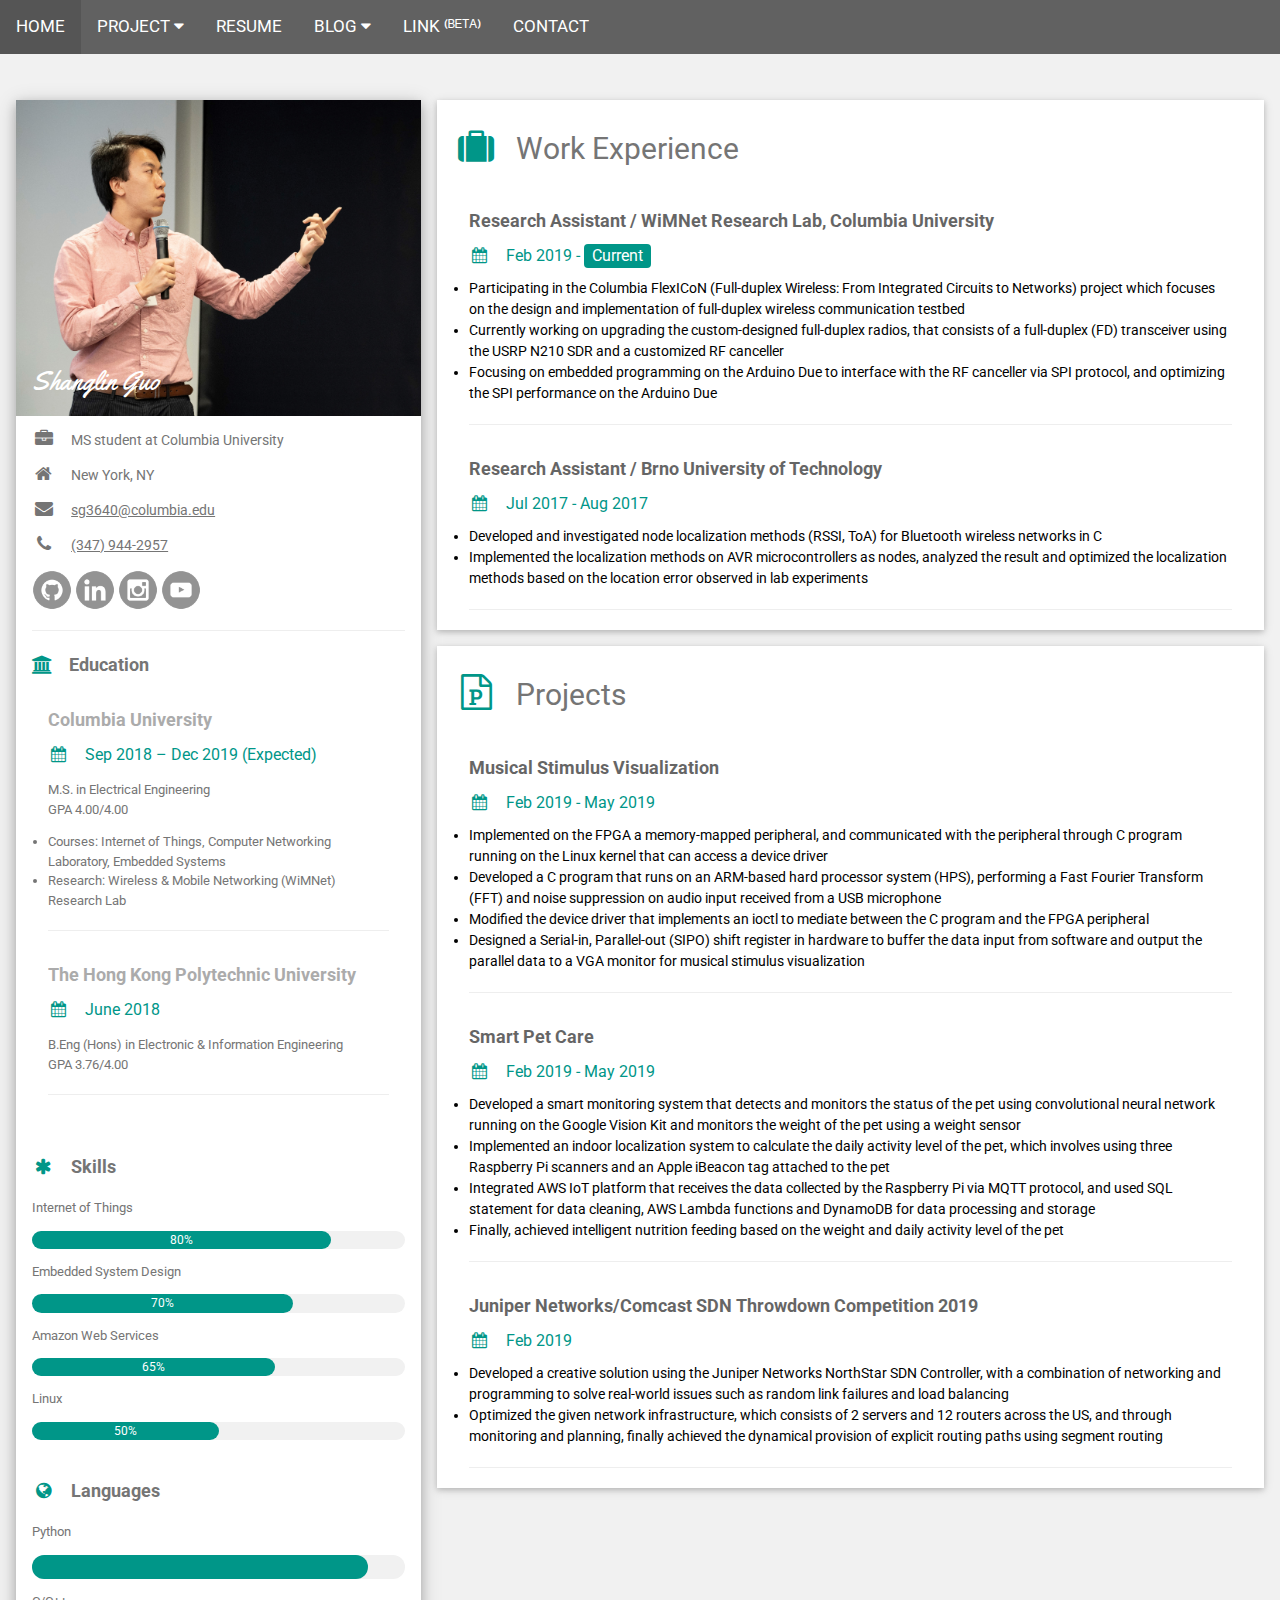
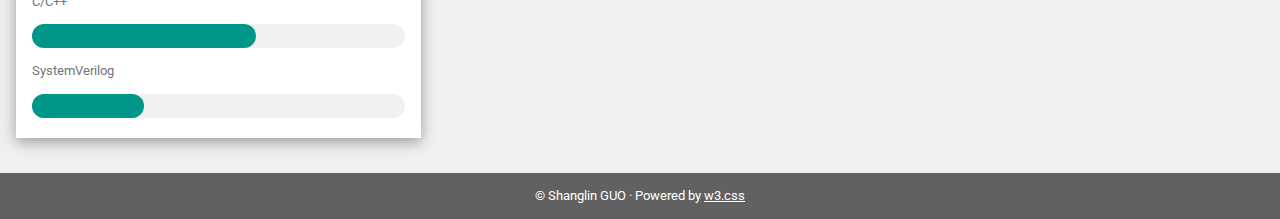
==== index.html @ 9c5241ed "modified Chinese version" ====
<!DOCTYPE html>
<html>
<title>Home | Shanglin Guo</title>
<meta charset="UTF-8">
<meta name="viewport" content="width=device-width, initial-scale=1">
<link rel="icon" href="profile.png" type="image/x-icon">
<link rel="stylesheet" href="w3.css">
<link rel="stylesheet" type="text/css" href="style.css"/>
<link rel='stylesheet' href='https://fonts.googleapis.com/css?family=Roboto'>
<link rel="stylesheet" href="https://cdnjs.cloudflare.com/ajax/libs/font-awesome/4.7.0/css/font-awesome.min.css">
<link rel="stylesheet" href="https://fonts.googleapis.com/css?family=Yellowtail">
<script type="text/javascript" src="script.js"></script>
<style>
html,body,h1,h2,h3,h4,h5,h6 {font-family: "Roboto", sans-serif}
</style>
<body class="w3-light-grey">
  <div class="topnav" id="myTopnav">
    <a href="http://guosl.com/" class="active">HOME</a>
    <div class="dropdown">
      <button class="dropbtn">PROJECT 
        <i class="fa fa-caret-down"></i>
      </button>
      <div class="dropdown-content">
        <a href="https://github.com/Wimnet/flexicon_orbit" target="_blank">FlexICoN (Full-duplex Wireless: From Integrated Circuits to Networks)</a>
        <a href="project/Musical Stimulus Visualization.pdf" target="_blank">Musical Stimulus Visualization</a>
        <a href="project/Throwdown 2019.pdf" target="_blank">Juniper Networks/Comcast SDN Throwdown Competition 2019</a>
        <a href="https://iotcolumbia2019glzz.weebly.com/" target="_blank">Smart Pet Care</a>
        <a href="project/Smart Helmet/index.html" target="_blank">Smart Helmet</a>
        <a href="project/5G Smart Grid.pdf" target="_blank">5G Smart Grid</a>
      </div>
    </div>
    <a href="Shanglin_Guo_resume_safe.pdf" target="_blank">RESUME</a>
    <div class="dropdown">
      <button class="dropbtn">BLOG 
        <i class="fa fa-caret-down"></i>
      </button>
      <div class="dropdown-content">
        <a href="#" target="_blank">Raspberry Pi powered pet feeder with Siri integration</a>
        <a href="#" target="_blank">Run Red Alert 2 on Windows 10 with Virtual Box</a>
        <a href="#" target="_blank">Install Windows Subsystem for Linux on Windows 10</a>
        <a href="#" target="_blank">Bit Manipulation on Arduino Due</a>
        <a href="/blogs/index.html" target="_blank">ALL POSTS</a>
      </div>
    </div>
    <a href="https://docs.google.com/presentation/d/1AabR83EHIr7bm7biFay3SRzSeG6Yzwewwnce8knA_34/edit?usp=sharing">LINK ⁽ᴮᴱᵀᴬ⁾</a>
    <a href="mailto:sg3640@columbia.edu">CONTACT</a>
    <a style="font-size:17px;" class="icon" onclick="myFunction()">&#9776;</a>
  </div>

<!-- Page Container -->
<div class="w3-content w3-margin-top" style="max-width:1400px;">

  <!-- The Grid -->
  <div class="w3-row-padding" style="margin-top:46px;">
  
    <!-- Left Column -->
    <div class="w3-third">
    
      <div class="w3-white w3-text-grey w3-card-4">
        <div class="w3-display-container">
          <img src="photo.jpg" style="width:100%" alt="Avatar">
          <div class="w3-display-bottomleft w3-container w3-text-black">
            <div class="logo"><a style="padding-bottom: 15px;font-size: 2em;">Shanglin Guo</a></div>
          </div>
        </div>

        <div class="w3-container">
          <p style="font-size: 14px"><i class="fa fa-briefcase fa-fw w3-margin-right w3-large w3-text-grey"></i>MS student at Columbia University </p>
          <p style="font-size: 14px"><i class="fa fa-home fa-fw w3-margin-right w3-large w3-text-grey"></i>New York, NY</p>
          <p style="font-size: 14px"><i class="fa fa-envelope fa-fw w3-margin-right w3-large w3-text-grey"></i><a href="mailto:sg3640@columbia.edu">sg3640@columbia.edu</a></p>
          <p style="font-size: 14px"><i class="fa fa-phone fa-fw w3-margin-right w3-large w3-text-grey"></i><a href="tel:+13479442957">(347) 944-2957</a></p>
          <a href="https://github.com/guoshanglin"><img class="social" src='Github.png' width="40" height="40"/></a></li>
          <a href="https://www.linkedin.com/in/shanglin-guo/"><img class="social" src='Linkedin.png' width="40" height="40"/></a></li>
          <a href="https://www.instagram.com/aiggnhlnous/"><img class="social" src='Instagram.png' width="40" height="40"/></a></li>
          <a href="https://www.youtube.com/channel/UCeDpSg3ES7-2Dbx8Abed_kA?view_as=subscriber"><img class="social" src='YouTube.png' width="40" height="40"/></a></li>
          <hr>

          <p class="w3-large"><b><i class="fa fa-asterisk fa-university w3-margin-right w3-text-teal"></i>Education</b></p>
          <div class="w3-container">
              <h5 class="w3-opacity"><b>Columbia University</b></h5>
              <h6 class="w3-text-teal"><i class="fa fa-calendar fa-fw w3-margin-right"></i>Sep 2018 – Dec 2019 (Expected)</h6>
              <p>
                M.S. in Electrical Engineering <br/>
                GPA 4.00/4.00
                <li>Courses: Internet of Things, Computer Networking Laboratory, Embedded Systems</li>
                <li>Research: Wireless & Mobile Networking (WiMNet) Research Lab</li>
              </p>
              <hr>
            </div>
            <div class="w3-container">
              <h5 class="w3-opacity"><b>The Hong Kong Polytechnic University</b></h5>
              <h6 class="w3-text-teal"><i class="fa fa-calendar fa-fw w3-margin-right"></i>June 2018</h6>
              <p>
                B.Eng (Hons) in Electronic & Information Engineering <br/>
                GPA 3.76/4.00
              </p>
              <hr>
            </div>
          <br>

          <p class="w3-large"><b><i class="fa fa-asterisk fa-fw w3-margin-right w3-text-teal"></i>Skills</b></p>
          <p>Internet of Things</p>
          <div class="w3-light-grey w3-round-xlarge w3-small">
            <div class="w3-container w3-center w3-round-xlarge w3-teal" style="width:80%">
              <div class="w3-center w3-text-white">80%</div>
            </div>
          </div>
          <p>Embedded System Design</p>
          <div class="w3-light-grey w3-round-xlarge w3-small">
            <div class="w3-container w3-center w3-round-xlarge w3-teal" style="width:70%">
              <div class="w3-center w3-text-white">70%</div>
            </div>
          </div>
          <p>Amazon Web Services</p>
          <div class="w3-light-grey w3-round-xlarge w3-small">
            <div class="w3-container w3-center w3-round-xlarge w3-teal" style="width:65%">65%</div>
          </div>
          <p>Linux</p>
          <div class="w3-light-grey w3-round-xlarge w3-small">
            <div class="w3-container w3-center w3-round-xlarge w3-teal" style="width:50%">50%</div>
          </div>
          <br>

          <p class="w3-large w3-text-theme"><b><i class="fa fa-globe fa-fw w3-margin-right w3-text-teal"></i>Languages</b></p>
          <p>Python</p>
          <div class="w3-light-grey w3-round-xlarge">
            <div class="w3-round-xlarge w3-teal" style="height:24px;width:90%"></div>
          </div>
          <p>C/C++</p>
          <div class="w3-light-grey w3-round-xlarge">
            <div class="w3-round-xlarge w3-teal" style="height:24px;width:60%"></div>
          </div>
          <p>SystemVerilog</p>
          <div class="w3-light-grey w3-round-xlarge">
            <div class="w3-round-xlarge w3-teal" style="height:24px;width:30%"></div>
          </div>
          <br>
        </div>
      </div><br>

    <!-- End Left Column -->
    </div>

    <!-- Right Column -->
    <div class="w3-twothird">
    
      <div class="w3-container w3-card w3-white w3-margin-bottom">
        <h2 class="w3-text-grey w3-padding-16"><i class="fa fa-suitcase fa-fw w3-margin-right w3-xxlarge w3-text-teal"></i>Work Experience</h2>
        <div class="w3-container">
          <h5 class="w3-opacity"><b>Research Assistant / WiMNet Research Lab, Columbia University</b></h5>
          <h6 class="w3-text-teal"><i class="fa fa-calendar fa-fw w3-margin-right"></i>Feb 2019 - <span class="w3-tag w3-teal w3-round">Current</span></h6>
          <div style="font-size: 14px">
            <li>Participating in the Columbia FlexICoN (Full-duplex Wireless: From Integrated Circuits to Networks) project which focuses on the design and implementation of full-duplex wireless communication testbed</li>
            <li>Currently working on upgrading the custom-designed full-duplex radios, that consists of a full-duplex (FD) transceiver using the USRP N210 SDR and a customized RF canceller</li>
            <li>Focusing on embedded programming on the Arduino Due to interface with the RF canceller via SPI protocol, and optimizing the SPI performance on the Arduino Due</li>
          </div>
          <hr>
        </div>
        <div class="w3-container">
          <h5 class="w3-opacity"><b>Research Assistant / Brno University of Technology</b></h5>
          <h6 class="w3-text-teal"><i class="fa fa-calendar fa-fw w3-margin-right"></i>Jul 2017 - Aug 2017</h6>
          <div style="font-size: 14px">
            <li>Developed and investigated node localization methods (RSSI, ToA) for Bluetooth wireless networks in C</li>
            <li>Implemented the localization methods on AVR microcontrollers as nodes, analyzed the result and optimized the localization methods based on the location error observed in lab experiments</li>
          </div>
          <hr>
        </div>
      </div>

      <div class="w3-container w3-card w3-white w3-margin-bottom">
          <h2 class="w3-text-grey w3-padding-16"><i class="fa fa-file-powerpoint-o fa-fw w3-margin-right w3-xxlarge w3-text-teal"></i>Projects</h2>
          <div class="w3-container">
            <h5 class="w3-opacity"><b>Musical Stimulus Visualization</b></h5>
            <h6 class="w3-text-teal"><i class="fa fa-calendar fa-fw w3-margin-right"></i>Feb 2019 - May 2019</span></h6>
            <div style="font-size: 14px">
              <li>Implemented on the FPGA a memory-mapped peripheral, and communicated with the peripheral through C program running on the Linux kernel that can access a device driver</li>
              <li>Developed a C program that runs on an ARM-based hard processor system (HPS), performing a Fast Fourier Transform (FFT) and noise suppression on audio input received from a USB microphone</li>
              <li>Modified the device driver that implements an ioctl to mediate between the C program and the FPGA peripheral</li>
              <li>Designed a Serial-in, Parallel-out (SIPO) shift register in hardware to buffer the data input from software and output the parallel data to a VGA monitor for musical stimulus visualization</li>
            </div>
            <hr>
          </div>
          <div class="w3-container">
            <h5 class="w3-opacity"><b>Smart Pet Care</b></h5>
            <h6 class="w3-text-teal"><i class="fa fa-calendar fa-fw w3-margin-right"></i>Feb 2019 - May 2019</h6>
            <div style="font-size: 14px">
              <li>Developed a smart monitoring system that detects and monitors the status of the pet using convolutional neural network running on the Google Vision Kit and monitors the weight of the pet using a weight sensor</li>
              <li>Implemented an indoor localization system to calculate the daily activity level of the pet, which involves using three Raspberry Pi scanners and an Apple iBeacon tag attached to the pet</li>
              <li>Integrated AWS IoT platform that receives the data collected by the Raspberry Pi via MQTT protocol, and used SQL statement for data cleaning, AWS Lambda functions and DynamoDB for data processing and storage</li>
              <li>Finally, achieved intelligent nutrition feeding based on the weight and daily activity level of the pet</li>
            </div>
            <hr>
          </div>
          <div class="w3-container">
              <h5 class="w3-opacity"><b>Juniper Networks/Comcast SDN Throwdown Competition 2019</b></h5>
              <h6 class="w3-text-teal"><i class="fa fa-calendar fa-fw w3-margin-right"></i>Feb 2019</h6>
              <div style="font-size: 14px">
                <li>Developed a creative solution using the Juniper Networks NorthStar SDN Controller, with a combination of networking and programming to solve real-world issues such as random link failures and load balancing</li>
                <li>Optimized the given network infrastructure, which consists of 2 servers and 12 routers across the US, and through monitoring and planning, finally achieved the dynamical provision of explicit routing paths using segment routing</li>
              </div>
              <hr>
            </div>
        </div>
      </div>

    <!-- End Right Column -->
    </div>
    
  <!-- End Grid -->
  </div>
  
  <!-- End Page Container -->
</div>

<footer class="w3-container w3-dark-grey w3-center w3-margin-top">
  <p>© Shanglin GUO · Powered by <a href="https://www.w3schools.com/w3css/default.asp" target="_blank">w3.css</a></p>
</footer>

</body>
</html>
---- style.css ----
body {
	margin: 0;
	padding: 0;
	font-family:  Arial, Helvetica, sans-serif;
	font-size: 13px;
	color: #000000;
    background: #ffffff;
}
.logo > a {
	float: left;
	vertical-align:middle;
	font-family: 'Yellowtail', cursive;
	font-size: 20px;
	text-decoration: none;
	color: #ffffff;
}
img.social:hover{
	opacity:0.7;
} 
.topnav {
	overflow: hidden;
	background-color: #616161;
}
  
.topnav a {
	float: left;
	display: block;
	color: white;
	text-align: center;
	padding: 14px 16px;
	text-decoration: none;
	font-size: 17px;
}
  
.active {
	background-color: #009688;
	color: white;
}
  
.topnav .icon {
	display: none;
}
  
.dropdown {
	float: left;
	overflow: hidden;
}
  
.dropdown .dropbtn {
	font-size: 17px;    
	border: none;
	outline: none;
	color: white;
	padding: 14px 16px;
	background-color: inherit;
	font-family: inherit;
	margin: 0;
}
  
.dropdown-content {
	display: none;
	position: absolute;
	background-color: #f9f9f9;
	min-width: 160px;
	box-shadow: 0px 8px 16px 0px rgba(0,0,0,0.2);
	z-index: 1;
}
  
.dropdown-content a {
	float: none;
	color: black;
	padding: 12px 16px;
	text-decoration: none;
	display: block;
	text-align: left;
}
  
.topnav a:hover, .dropdown:hover .dropbtn {
	background-color: #555;
	color: white;
}
  
.dropdown-content a:hover {
	background-color: #ddd;
	color: black;
}
  
.dropdown:hover .dropdown-content {
	display: block;
}
  
@media screen and (max-width: 600px) {
	.topnav a:not(:first-child), .dropdown .dropbtn {
	  display: none;
	}
	.topnav a.icon {
	  float: right;
	  display: block;
	}
}
  
@media screen and (max-width: 600px) {
	.topnav.responsive {position: relative;}
	.topnav.responsive .icon {
	  position: absolute;
	  right: 0;
	  top: 0;
	}
	.topnav.responsive a {
	  float: none;
	  display: block;
	  text-align: left;
	}
	.topnav.responsive .dropdown {float: none;}
	.topnav.responsive .dropdown-content {position: relative;}
	.topnav.responsive .dropdown .dropbtn {
	  display: block;
	  width: 100%;
	  text-align: left;
	}
}
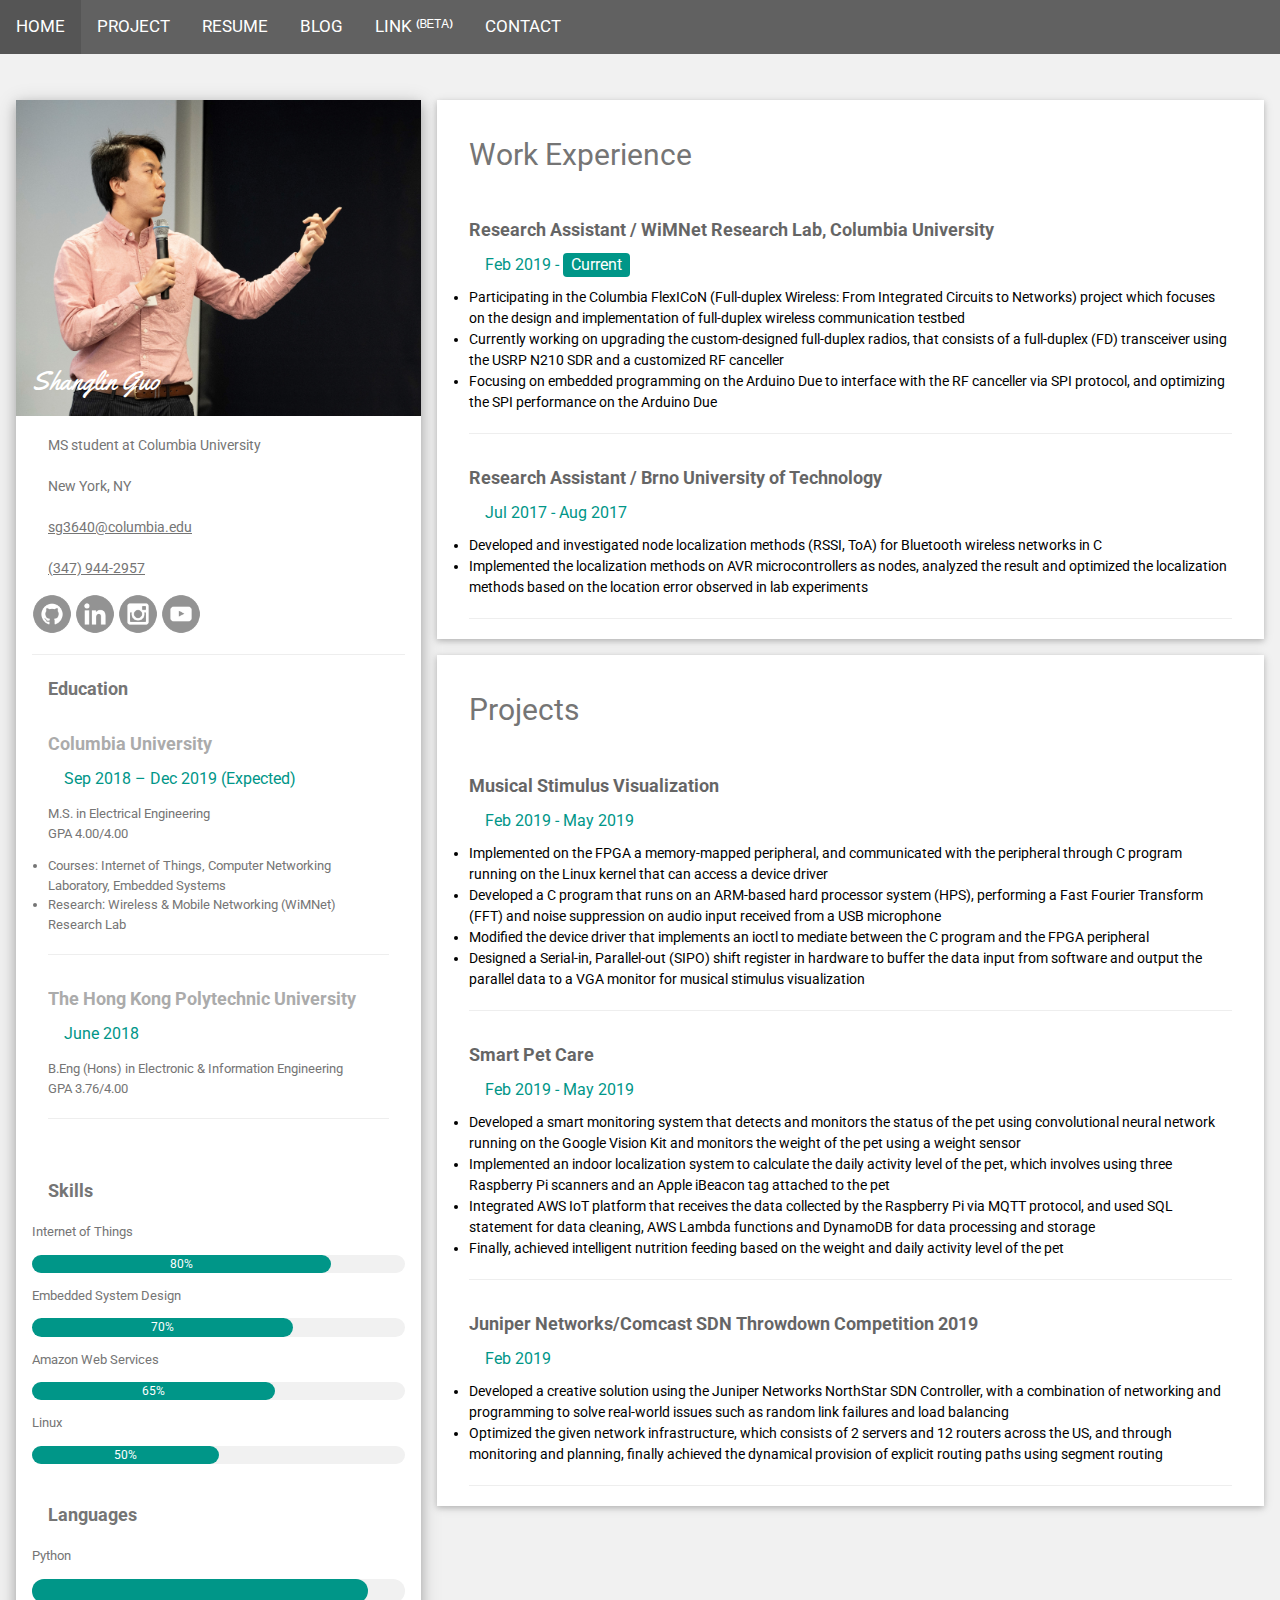
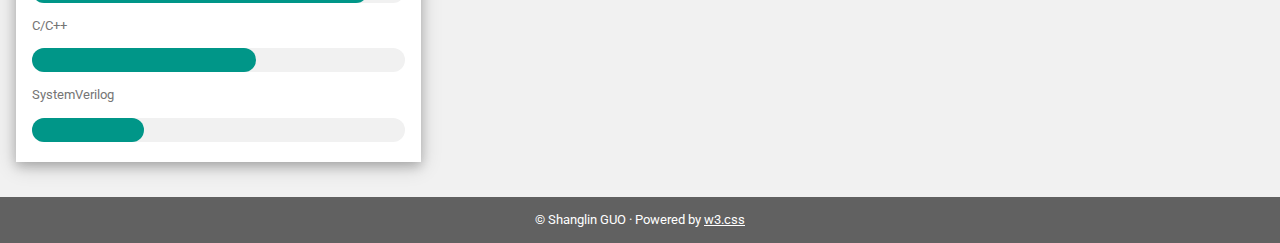
==== commit 1f3143f5: "updated icons" ====
--- a/index.html
+++ b/index.html
@@ -1,5 +1,6 @@
 <!DOCTYPE html>
 <html>
+<head>
 <title>Home | Shanglin Guo</title>
 <meta charset="UTF-8">
 <meta name="viewport" content="width=device-width, initial-scale=1">
@@ -7,18 +8,19 @@
 <link rel="stylesheet" href="w3.css">
 <link rel="stylesheet" type="text/css" href="style.css"/>
 <link rel='stylesheet' href='https://fonts.googleapis.com/css?family=Roboto'>
-<link rel="stylesheet" href="https://cdnjs.cloudflare.com/ajax/libs/font-awesome/4.7.0/css/font-awesome.min.css">
+<link rel="stylesheet" href="https://use.fontawesome.com/releases/v5.8.2/css/all.css" integrity="sha384-oS3vJWv+0UjzBfQzYUhtDYW+Pj2yciDJxpsK1OYPAYjqT085Qq/1cq5FLXAZQ7Ay" crossorigin="anonymous">
 <link rel="stylesheet" href="https://fonts.googleapis.com/css?family=Yellowtail">
 <script type="text/javascript" src="script.js"></script>
 <style>
 html,body,h1,h2,h3,h4,h5,h6 {font-family: "Roboto", sans-serif}
 </style>
+</head>
 <body class="w3-light-grey">
   <div class="topnav" id="myTopnav">
     <a href="http://guosl.com/" class="active">HOME</a>
     <div class="dropdown">
       <button class="dropbtn">PROJECT 
-        <i class="fa fa-caret-down"></i>
+        <i class="fas fa-caret-down"></i>
       </button>
       <div class="dropdown-content">
         <a href="https://github.com/Wimnet/flexicon_orbit" target="_blank">FlexICoN (Full-duplex Wireless: From Integrated Circuits to Networks)</a>
@@ -65,20 +67,20 @@
         </div>
 
         <div class="w3-container">
-          <p style="font-size: 14px"><i class="fa fa-briefcase fa-fw w3-margin-right w3-large w3-text-grey"></i>MS student at Columbia University </p>
-          <p style="font-size: 14px"><i class="fa fa-home fa-fw w3-margin-right w3-large w3-text-grey"></i>New York, NY</p>
-          <p style="font-size: 14px"><i class="fa fa-envelope fa-fw w3-margin-right w3-large w3-text-grey"></i><a href="mailto:sg3640@columbia.edu">sg3640@columbia.edu</a></p>
-          <p style="font-size: 14px"><i class="fa fa-phone fa-fw w3-margin-right w3-large w3-text-grey"></i><a href="tel:+13479442957">(347) 944-2957</a></p>
+          <p style="font-size: 14px"><i class="fas fa-briefcase fa-fw w3-margin-right w3-large w3-text-grey"></i>MS student at Columbia University </p>
+          <p style="font-size: 14px"><i class="fas fa-home fa-fw w3-margin-right w3-large w3-text-grey"></i>New York, NY</p>
+          <p style="font-size: 14px"><i class="fas fa-envelope fa-fw w3-margin-right w3-large w3-text-grey"></i><a href="mailto:sg3640@columbia.edu">sg3640@columbia.edu</a></p>
+          <p style="font-size: 14px"><i class="fas fa-phone fa-fw w3-margin-right w3-large w3-text-grey"></i><a href="tel:+13479442957">(347) 944-2957</a></p>
           <a href="https://github.com/guoshanglin"><img class="social" src='Github.png' width="40" height="40"/></a></li>
           <a href="https://www.linkedin.com/in/shanglin-guo/"><img class="social" src='Linkedin.png' width="40" height="40"/></a></li>
           <a href="https://www.instagram.com/aiggnhlnous/"><img class="social" src='Instagram.png' width="40" height="40"/></a></li>
           <a href="https://www.youtube.com/channel/UCeDpSg3ES7-2Dbx8Abed_kA?view_as=subscriber"><img class="social" src='YouTube.png' width="40" height="40"/></a></li>
           <hr>
 
-          <p class="w3-large"><b><i class="fa fa-asterisk fa-university w3-margin-right w3-text-teal"></i>Education</b></p>
+          <p class="w3-large"><b><i class="fas fa-university fa-fw w3-margin-right w3-text-teal"></i>Education</b></p>
           <div class="w3-container">
               <h5 class="w3-opacity"><b>Columbia University</b></h5>
-              <h6 class="w3-text-teal"><i class="fa fa-calendar fa-fw w3-margin-right"></i>Sep 2018 – Dec 2019 (Expected)</h6>
+              <h6 class="w3-text-teal"><i class="fas fa-calendar fa-fw w3-margin-right"></i>Sep 2018 – Dec 2019 (Expected)</h6>
               <p>
                 M.S. in Electrical Engineering <br/>
                 GPA 4.00/4.00
@@ -89,7 +91,7 @@
             </div>
             <div class="w3-container">
               <h5 class="w3-opacity"><b>The Hong Kong Polytechnic University</b></h5>
-              <h6 class="w3-text-teal"><i class="fa fa-calendar fa-fw w3-margin-right"></i>June 2018</h6>
+              <h6 class="w3-text-teal"><i class="fas fa-calendar fa-fw w3-margin-right"></i>June 2018</h6>
               <p>
                 B.Eng (Hons) in Electronic & Information Engineering <br/>
                 GPA 3.76/4.00
@@ -98,7 +100,7 @@
             </div>
           <br>
 
-          <p class="w3-large"><b><i class="fa fa-asterisk fa-fw w3-margin-right w3-text-teal"></i>Skills</b></p>
+          <p class="w3-large"><b><i class="fas fa-microchip fa-fw w3-margin-right w3-text-teal"></i>Skills</b></p>
           <p>Internet of Things</p>
           <div class="w3-light-grey w3-round-xlarge w3-small">
             <div class="w3-container w3-center w3-round-xlarge w3-teal" style="width:80%">
@@ -121,7 +123,7 @@
           </div>
           <br>
 
-          <p class="w3-large w3-text-theme"><b><i class="fa fa-globe fa-fw w3-margin-right w3-text-teal"></i>Languages</b></p>
+          <p class="w3-large w3-text-theme"><b><i class="fas fa-book fa-fw w3-margin-right w3-text-teal"></i>Languages</b></p>
           <p>Python</p>
           <div class="w3-light-grey w3-round-xlarge">
             <div class="w3-round-xlarge w3-teal" style="height:24px;width:90%"></div>
@@ -145,10 +147,10 @@
     <div class="w3-twothird">
     
       <div class="w3-container w3-card w3-white w3-margin-bottom">
-        <h2 class="w3-text-grey w3-padding-16"><i class="fa fa-suitcase fa-fw w3-margin-right w3-xxlarge w3-text-teal"></i>Work Experience</h2>
+        <h2 class="w3-text-grey w3-padding-16"><i class="fas fa-suitcase fa-fw w3-margin-right w3-xxlarge w3-text-teal"></i>Work Experience</h2>
         <div class="w3-container">
           <h5 class="w3-opacity"><b>Research Assistant / WiMNet Research Lab, Columbia University</b></h5>
-          <h6 class="w3-text-teal"><i class="fa fa-calendar fa-fw w3-margin-right"></i>Feb 2019 - <span class="w3-tag w3-teal w3-round">Current</span></h6>
+          <h6 class="w3-text-teal"><i class="fas fa-calendar fa-fw w3-margin-right"></i>Feb 2019 - <span class="w3-tag w3-teal w3-round">Current</span></h6>
           <div style="font-size: 14px">
             <li>Participating in the Columbia FlexICoN (Full-duplex Wireless: From Integrated Circuits to Networks) project which focuses on the design and implementation of full-duplex wireless communication testbed</li>
             <li>Currently working on upgrading the custom-designed full-duplex radios, that consists of a full-duplex (FD) transceiver using the USRP N210 SDR and a customized RF canceller</li>
@@ -158,7 +160,7 @@
         </div>
         <div class="w3-container">
           <h5 class="w3-opacity"><b>Research Assistant / Brno University of Technology</b></h5>
-          <h6 class="w3-text-teal"><i class="fa fa-calendar fa-fw w3-margin-right"></i>Jul 2017 - Aug 2017</h6>
+          <h6 class="w3-text-teal"><i class="fas fa-calendar fa-fw w3-margin-right"></i>Jul 2017 - Aug 2017</h6>
           <div style="font-size: 14px">
             <li>Developed and investigated node localization methods (RSSI, ToA) for Bluetooth wireless networks in C</li>
             <li>Implemented the localization methods on AVR microcontrollers as nodes, analyzed the result and optimized the localization methods based on the location error observed in lab experiments</li>
@@ -168,10 +170,10 @@
       </div>
 
       <div class="w3-container w3-card w3-white w3-margin-bottom">
-          <h2 class="w3-text-grey w3-padding-16"><i class="fa fa-file-powerpoint-o fa-fw w3-margin-right w3-xxlarge w3-text-teal"></i>Projects</h2>
+          <h2 class="w3-text-grey w3-padding-16"><i class="fas fa-server fa-fw w3-margin-right w3-xxlarge w3-text-teal"></i>Projects</h2>
           <div class="w3-container">
             <h5 class="w3-opacity"><b>Musical Stimulus Visualization</b></h5>
-            <h6 class="w3-text-teal"><i class="fa fa-calendar fa-fw w3-margin-right"></i>Feb 2019 - May 2019</span></h6>
+            <h6 class="w3-text-teal"><i class="fas fa-calendar fa-fw w3-margin-right"></i>Feb 2019 - May 2019</span></h6>
             <div style="font-size: 14px">
               <li>Implemented on the FPGA a memory-mapped peripheral, and communicated with the peripheral through C program running on the Linux kernel that can access a device driver</li>
               <li>Developed a C program that runs on an ARM-based hard processor system (HPS), performing a Fast Fourier Transform (FFT) and noise suppression on audio input received from a USB microphone</li>
@@ -182,7 +184,7 @@
           </div>
           <div class="w3-container">
             <h5 class="w3-opacity"><b>Smart Pet Care</b></h5>
-            <h6 class="w3-text-teal"><i class="fa fa-calendar fa-fw w3-margin-right"></i>Feb 2019 - May 2019</h6>
+            <h6 class="w3-text-teal"><i class="fas fa-calendar fa-fw w3-margin-right"></i>Feb 2019 - May 2019</h6>
             <div style="font-size: 14px">
               <li>Developed a smart monitoring system that detects and monitors the status of the pet using convolutional neural network running on the Google Vision Kit and monitors the weight of the pet using a weight sensor</li>
               <li>Implemented an indoor localization system to calculate the daily activity level of the pet, which involves using three Raspberry Pi scanners and an Apple iBeacon tag attached to the pet</li>
@@ -193,7 +195,7 @@
           </div>
           <div class="w3-container">
               <h5 class="w3-opacity"><b>Juniper Networks/Comcast SDN Throwdown Competition 2019</b></h5>
-              <h6 class="w3-text-teal"><i class="fa fa-calendar fa-fw w3-margin-right"></i>Feb 2019</h6>
+              <h6 class="w3-text-teal"><i class="fas fa-calendar fa-fw w3-margin-right"></i>Feb 2019</h6>
               <div style="font-size: 14px">
                 <li>Developed a creative solution using the Juniper Networks NorthStar SDN Controller, with a combination of networking and programming to solve real-world issues such as random link failures and load balancing</li>
                 <li>Optimized the given network infrastructure, which consists of 2 servers and 12 routers across the US, and through monitoring and planning, finally achieved the dynamical provision of explicit routing paths using segment routing</li>
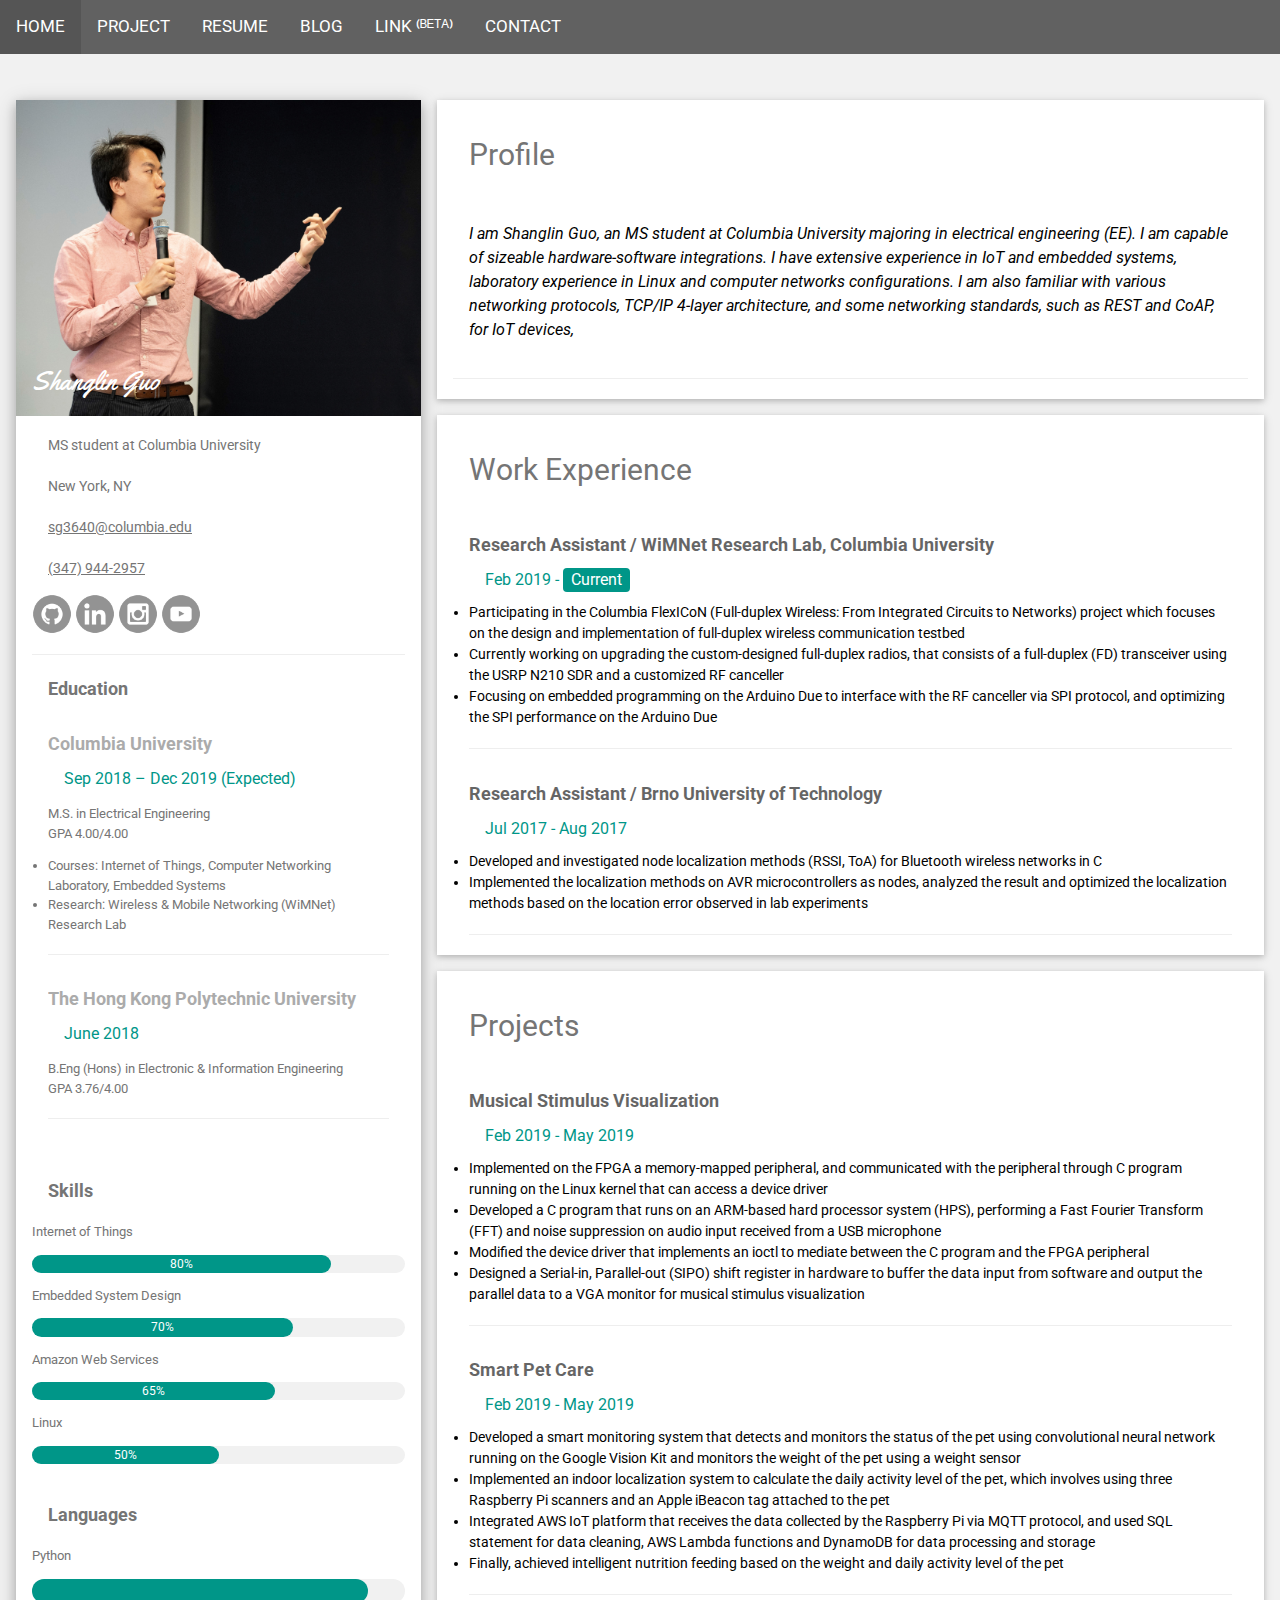
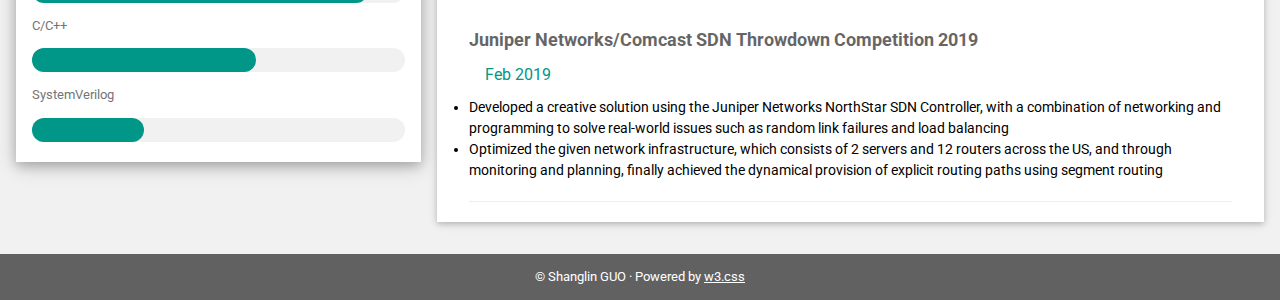
==== commit 582e7ba0: "updated profile" ====
--- a/index.html
+++ b/index.html
@@ -34,7 +34,7 @@
     <a href="Shanglin_Guo_resume_safe.pdf" target="_blank">RESUME</a>
     <div class="dropdown">
       <button class="dropbtn">BLOG 
-        <i class="fa fa-caret-down"></i>
+        <i class="fas fa-caret-down"></i>
       </button>
       <div class="dropdown-content">
         <a href="#" target="_blank">Raspberry Pi powered pet feeder with Siri integration</a>
@@ -71,10 +71,10 @@
           <p style="font-size: 14px"><i class="fas fa-home fa-fw w3-margin-right w3-large w3-text-grey"></i>New York, NY</p>
           <p style="font-size: 14px"><i class="fas fa-envelope fa-fw w3-margin-right w3-large w3-text-grey"></i><a href="mailto:sg3640@columbia.edu">sg3640@columbia.edu</a></p>
           <p style="font-size: 14px"><i class="fas fa-phone fa-fw w3-margin-right w3-large w3-text-grey"></i><a href="tel:+13479442957">(347) 944-2957</a></p>
-          <a href="https://github.com/guoshanglin"><img class="social" src='Github.png' width="40" height="40"/></a></li>
-          <a href="https://www.linkedin.com/in/shanglin-guo/"><img class="social" src='Linkedin.png' width="40" height="40"/></a></li>
-          <a href="https://www.instagram.com/aiggnhlnous/"><img class="social" src='Instagram.png' width="40" height="40"/></a></li>
-          <a href="https://www.youtube.com/channel/UCeDpSg3ES7-2Dbx8Abed_kA?view_as=subscriber"><img class="social" src='YouTube.png' width="40" height="40"/></a></li>
+          <a href="https://github.com/guoshanglin"><img class="social" src='Social Media Icons/PNG/Circle Grey/Github.png' width="40" height="40"/></a></li>
+          <a href="https://www.linkedin.com/in/shanglin-guo/"><img class="social" src='Social Media Icons/PNG/Circle Grey/Linkedin.png' width="40" height="40"/></a></li>
+          <a href="https://www.instagram.com/aiggnhlnous/"><img class="social" src='Social Media Icons/PNG/Circle Grey/Instagram.png' width="40" height="40"/></a></li>
+          <a href="https://www.youtube.com/channel/UCeDpSg3ES7-2Dbx8Abed_kA?view_as=subscriber"><img class="social" src='Social Media Icons/PNG/Circle Grey/YouTube.png' width="40" height="40"/></a></li>
           <hr>
 
           <p class="w3-large"><b><i class="fas fa-university fa-fw w3-margin-right w3-text-teal"></i>Education</b></p>
@@ -123,7 +123,7 @@
           </div>
           <br>
 
-          <p class="w3-large w3-text-theme"><b><i class="fas fa-book fa-fw w3-margin-right w3-text-teal"></i>Languages</b></p>
+          <p class="w3-large w3-text-theme"><b><i class="fas fa-code fa-fw w3-margin-right w3-text-teal"></i>Languages</b></p>
           <p>Python</p>
           <div class="w3-light-grey w3-round-xlarge">
             <div class="w3-round-xlarge w3-teal" style="height:24px;width:90%"></div>
@@ -147,27 +147,39 @@
     <div class="w3-twothird">
     
       <div class="w3-container w3-card w3-white w3-margin-bottom">
-        <h2 class="w3-text-grey w3-padding-16"><i class="fas fa-suitcase fa-fw w3-margin-right w3-xxlarge w3-text-teal"></i>Work Experience</h2>
-        <div class="w3-container">
-          <h5 class="w3-opacity"><b>Research Assistant / WiMNet Research Lab, Columbia University</b></h5>
-          <h6 class="w3-text-teal"><i class="fas fa-calendar fa-fw w3-margin-right"></i>Feb 2019 - <span class="w3-tag w3-teal w3-round">Current</span></h6>
-          <div style="font-size: 14px">
-            <li>Participating in the Columbia FlexICoN (Full-duplex Wireless: From Integrated Circuits to Networks) project which focuses on the design and implementation of full-duplex wireless communication testbed</li>
-            <li>Currently working on upgrading the custom-designed full-duplex radios, that consists of a full-duplex (FD) transceiver using the USRP N210 SDR and a customized RF canceller</li>
-            <li>Focusing on embedded programming on the Arduino Due to interface with the RF canceller via SPI protocol, and optimizing the SPI performance on the Arduino Due</li>
-          </div>
-          <hr>
-        </div>
-        <div class="w3-container">
-          <h5 class="w3-opacity"><b>Research Assistant / Brno University of Technology</b></h5>
-          <h6 class="w3-text-teal"><i class="fas fa-calendar fa-fw w3-margin-right"></i>Jul 2017 - Aug 2017</h6>
-          <div style="font-size: 14px">
-            <li>Developed and investigated node localization methods (RSSI, ToA) for Bluetooth wireless networks in C</li>
-            <li>Implemented the localization methods on AVR microcontrollers as nodes, analyzed the result and optimized the localization methods based on the location error observed in lab experiments</li>
-          </div>
-          <hr>
-        </div>
-      </div>
+        <h2 class="w3-text-grey w3-padding-16"><i class="fas fa-address-card fa-fw w3-margin-right w3-xxlarge w3-text-teal"></i>Profile</h2>
+        <div class="w3-container" style="font-size: 16px">
+        <p><i>
+          I am Shanglin Guo, an MS student at Columbia University majoring in electrical engineering (EE). I am capable of sizeable hardware-software integrations. 
+          I have extensive experience in IoT and embedded systems, laboratory experience in Linux and computer networks configurations. I am also familiar with 
+          various networking protocols, TCP/IP 4-layer architecture, and some networking standards, such as REST and CoAP, for IoT devices,      
+        </i></p>
+        </div>
+        <hr>
+      </div>
+
+      <div class="w3-container w3-card w3-white w3-margin-bottom">
+          <h2 class="w3-text-grey w3-padding-16"><i class="fas fa-suitcase fa-fw w3-margin-right w3-xxlarge w3-text-teal"></i>Work Experience</h2>
+          <div class="w3-container">
+            <h5 class="w3-opacity"><b>Research Assistant / WiMNet Research Lab, Columbia University</b></h5>
+            <h6 class="w3-text-teal"><i class="fas fa-calendar fa-fw w3-margin-right"></i>Feb 2019 - <span class="w3-tag w3-teal w3-round">Current</span></h6>
+            <div style="font-size: 14px">
+              <li>Participating in the Columbia FlexICoN (Full-duplex Wireless: From Integrated Circuits to Networks) project which focuses on the design and implementation of full-duplex wireless communication testbed</li>
+              <li>Currently working on upgrading the custom-designed full-duplex radios, that consists of a full-duplex (FD) transceiver using the USRP N210 SDR and a customized RF canceller</li>
+              <li>Focusing on embedded programming on the Arduino Due to interface with the RF canceller via SPI protocol, and optimizing the SPI performance on the Arduino Due</li>
+            </div>
+            <hr>
+          </div>
+          <div class="w3-container">
+            <h5 class="w3-opacity"><b>Research Assistant / Brno University of Technology</b></h5>
+            <h6 class="w3-text-teal"><i class="fas fa-calendar fa-fw w3-margin-right"></i>Jul 2017 - Aug 2017</h6>
+            <div style="font-size: 14px">
+              <li>Developed and investigated node localization methods (RSSI, ToA) for Bluetooth wireless networks in C</li>
+              <li>Implemented the localization methods on AVR microcontrollers as nodes, analyzed the result and optimized the localization methods based on the location error observed in lab experiments</li>
+            </div>
+            <hr>
+          </div>
+        </div>
 
       <div class="w3-container w3-card w3-white w3-margin-bottom">
           <h2 class="w3-text-grey w3-padding-16"><i class="fas fa-server fa-fw w3-margin-right w3-xxlarge w3-text-teal"></i>Projects</h2>
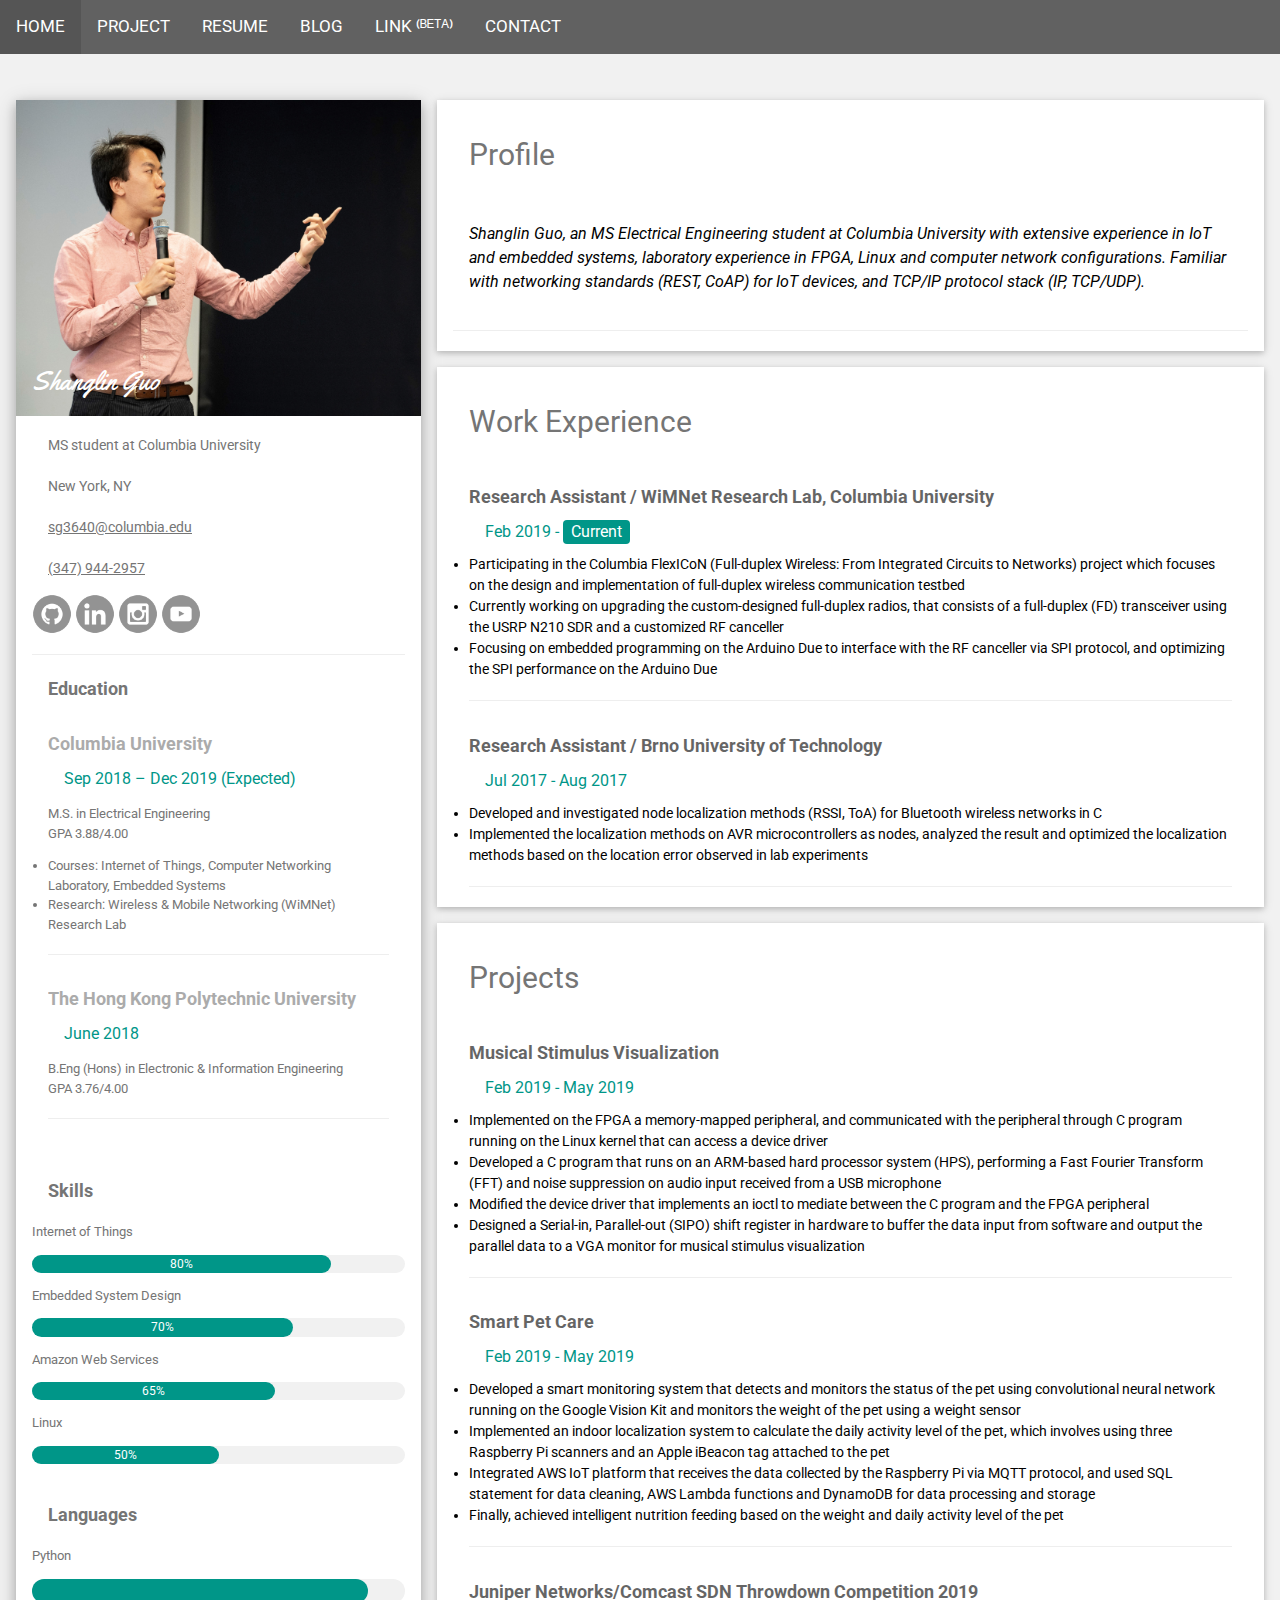
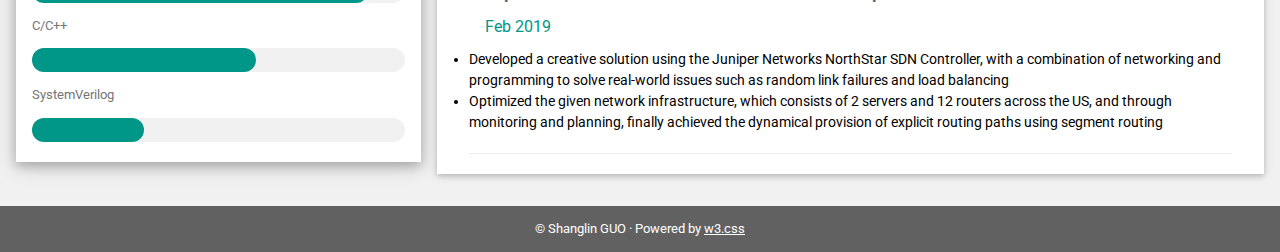
==== commit 1badd537: "updated resume and profile" ====
--- a/index.html
+++ b/index.html
@@ -83,7 +83,7 @@
               <h6 class="w3-text-teal"><i class="fas fa-calendar fa-fw w3-margin-right"></i>Sep 2018 – Dec 2019 (Expected)</h6>
               <p>
                 M.S. in Electrical Engineering <br/>
-                GPA 4.00/4.00
+                GPA 3.88/4.00
                 <li>Courses: Internet of Things, Computer Networking Laboratory, Embedded Systems</li>
                 <li>Research: Wireless & Mobile Networking (WiMNet) Research Lab</li>
               </p>
@@ -150,9 +150,9 @@
         <h2 class="w3-text-grey w3-padding-16"><i class="fas fa-address-card fa-fw w3-margin-right w3-xxlarge w3-text-teal"></i>Profile</h2>
         <div class="w3-container" style="font-size: 16px">
         <p><i>
-          I am Shanglin Guo, an MS student at Columbia University majoring in electrical engineering (EE). I am capable of sizeable hardware-software integrations. 
-          I have extensive experience in IoT and embedded systems, laboratory experience in Linux and computer networks configurations. I am also familiar with 
-          various networking protocols, TCP/IP 4-layer architecture, and some networking standards, such as REST and CoAP, for IoT devices,      
+          Shanglin Guo, an MS Electrical Engineering student at Columbia University with extensive experience in IoT and embedded systems, 
+          laboratory experience in FPGA, Linux and computer network configurations. Familiar with networking standards (REST, CoAP) for IoT devices, 
+          and TCP/IP protocol stack (IP, TCP/UDP).     
         </i></p>
         </div>
         <hr>
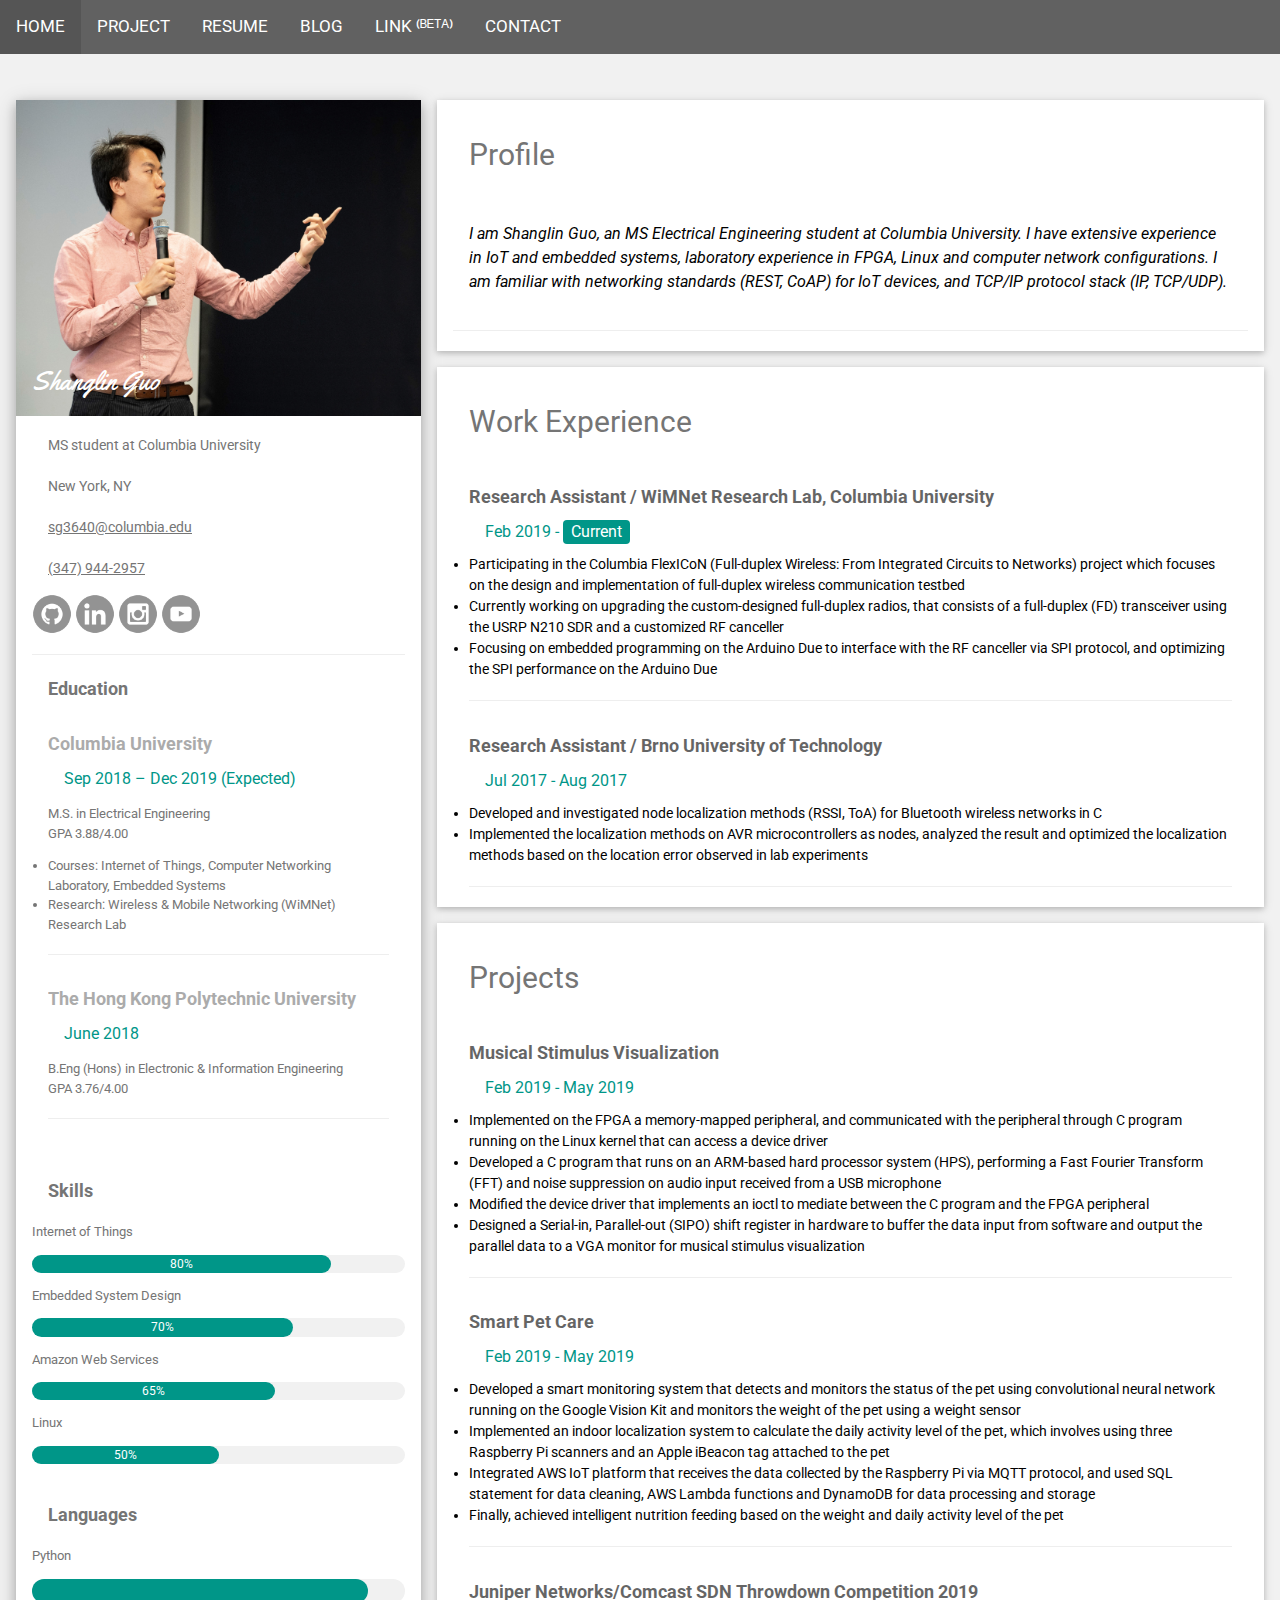
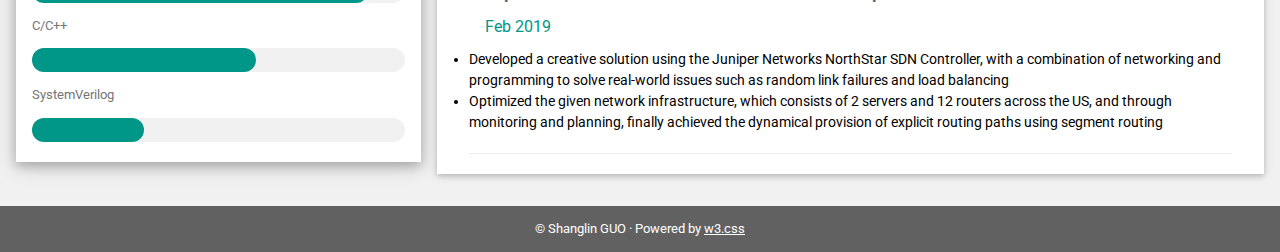
==== commit 8f82fe00: "updated profile" ====
--- a/index.html
+++ b/index.html
@@ -150,8 +150,8 @@
         <h2 class="w3-text-grey w3-padding-16"><i class="fas fa-address-card fa-fw w3-margin-right w3-xxlarge w3-text-teal"></i>Profile</h2>
         <div class="w3-container" style="font-size: 16px">
         <p><i>
-          Shanglin Guo, an MS Electrical Engineering student at Columbia University with extensive experience in IoT and embedded systems, 
-          laboratory experience in FPGA, Linux and computer network configurations. Familiar with networking standards (REST, CoAP) for IoT devices, 
+          I am Shanglin Guo, an MS Electrical Engineering student at Columbia University. I have extensive experience in IoT and embedded systems, 
+          laboratory experience in FPGA, Linux and computer network configurations. I am familiar with networking standards (REST, CoAP) for IoT devices, 
           and TCP/IP protocol stack (IP, TCP/UDP).     
         </i></p>
         </div>
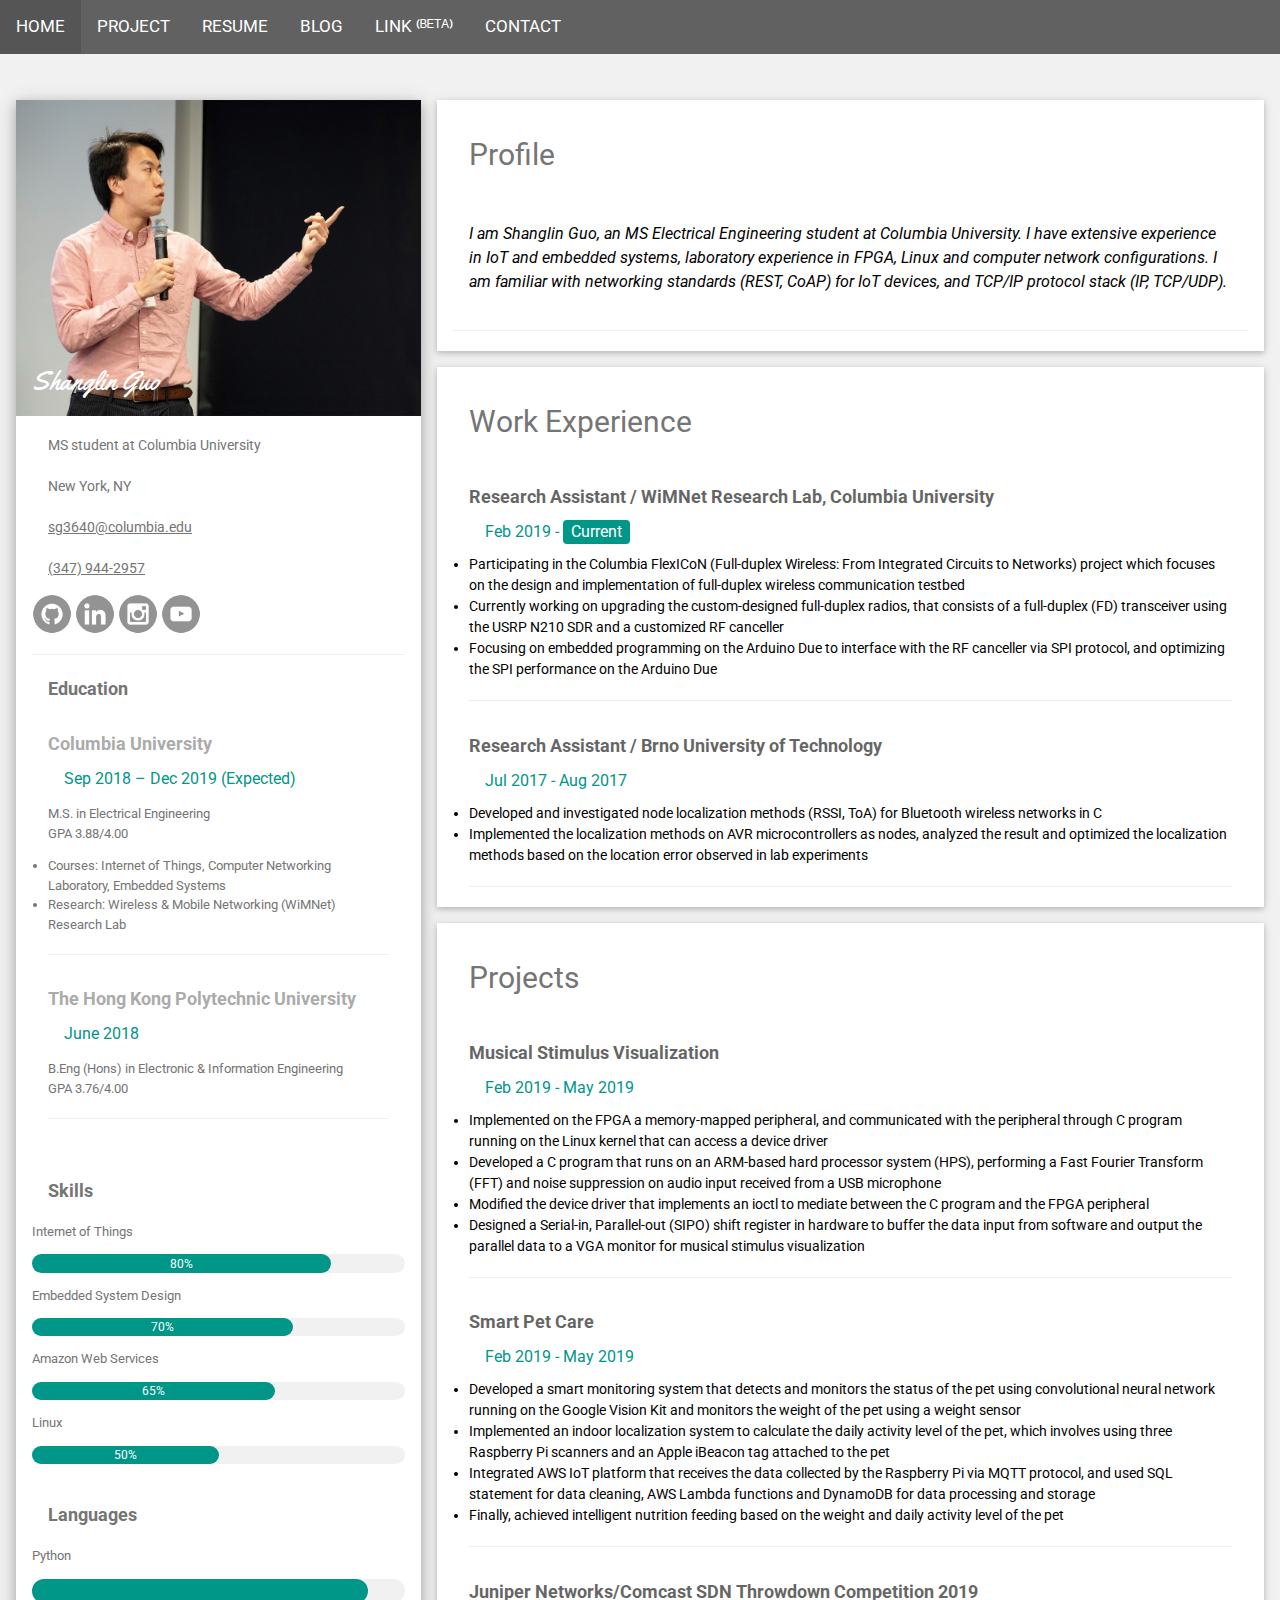
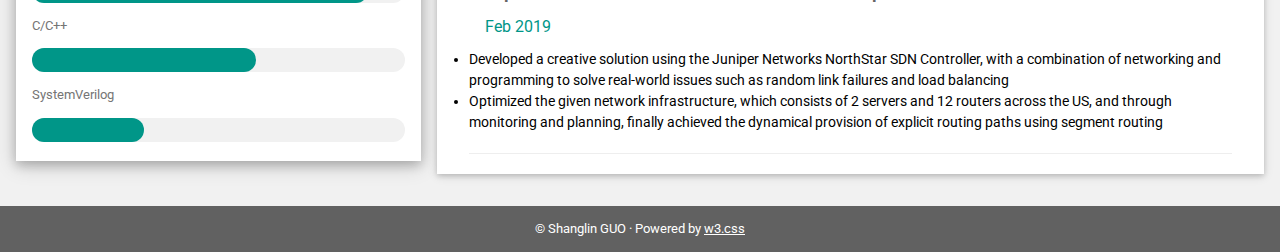
==== commit b0ed3316: "updated images:" ====
--- a/index.html
+++ b/index.html
@@ -60,7 +60,7 @@
     
       <div class="w3-white w3-text-grey w3-card-4">
         <div class="w3-display-container">
-          <img src="photo.jpg" style="width:100%" alt="Avatar">
+          <img src="photo_small.jpg" srcset="photo_medium.jpg 2050w, photo_full.jpg 4100w" style="width:100%" alt="Photo">
           <div class="w3-display-bottomleft w3-container w3-text-black">
             <div class="logo"><a style="padding-bottom: 15px;font-size: 2em;">Shanglin Guo</a></div>
           </div>
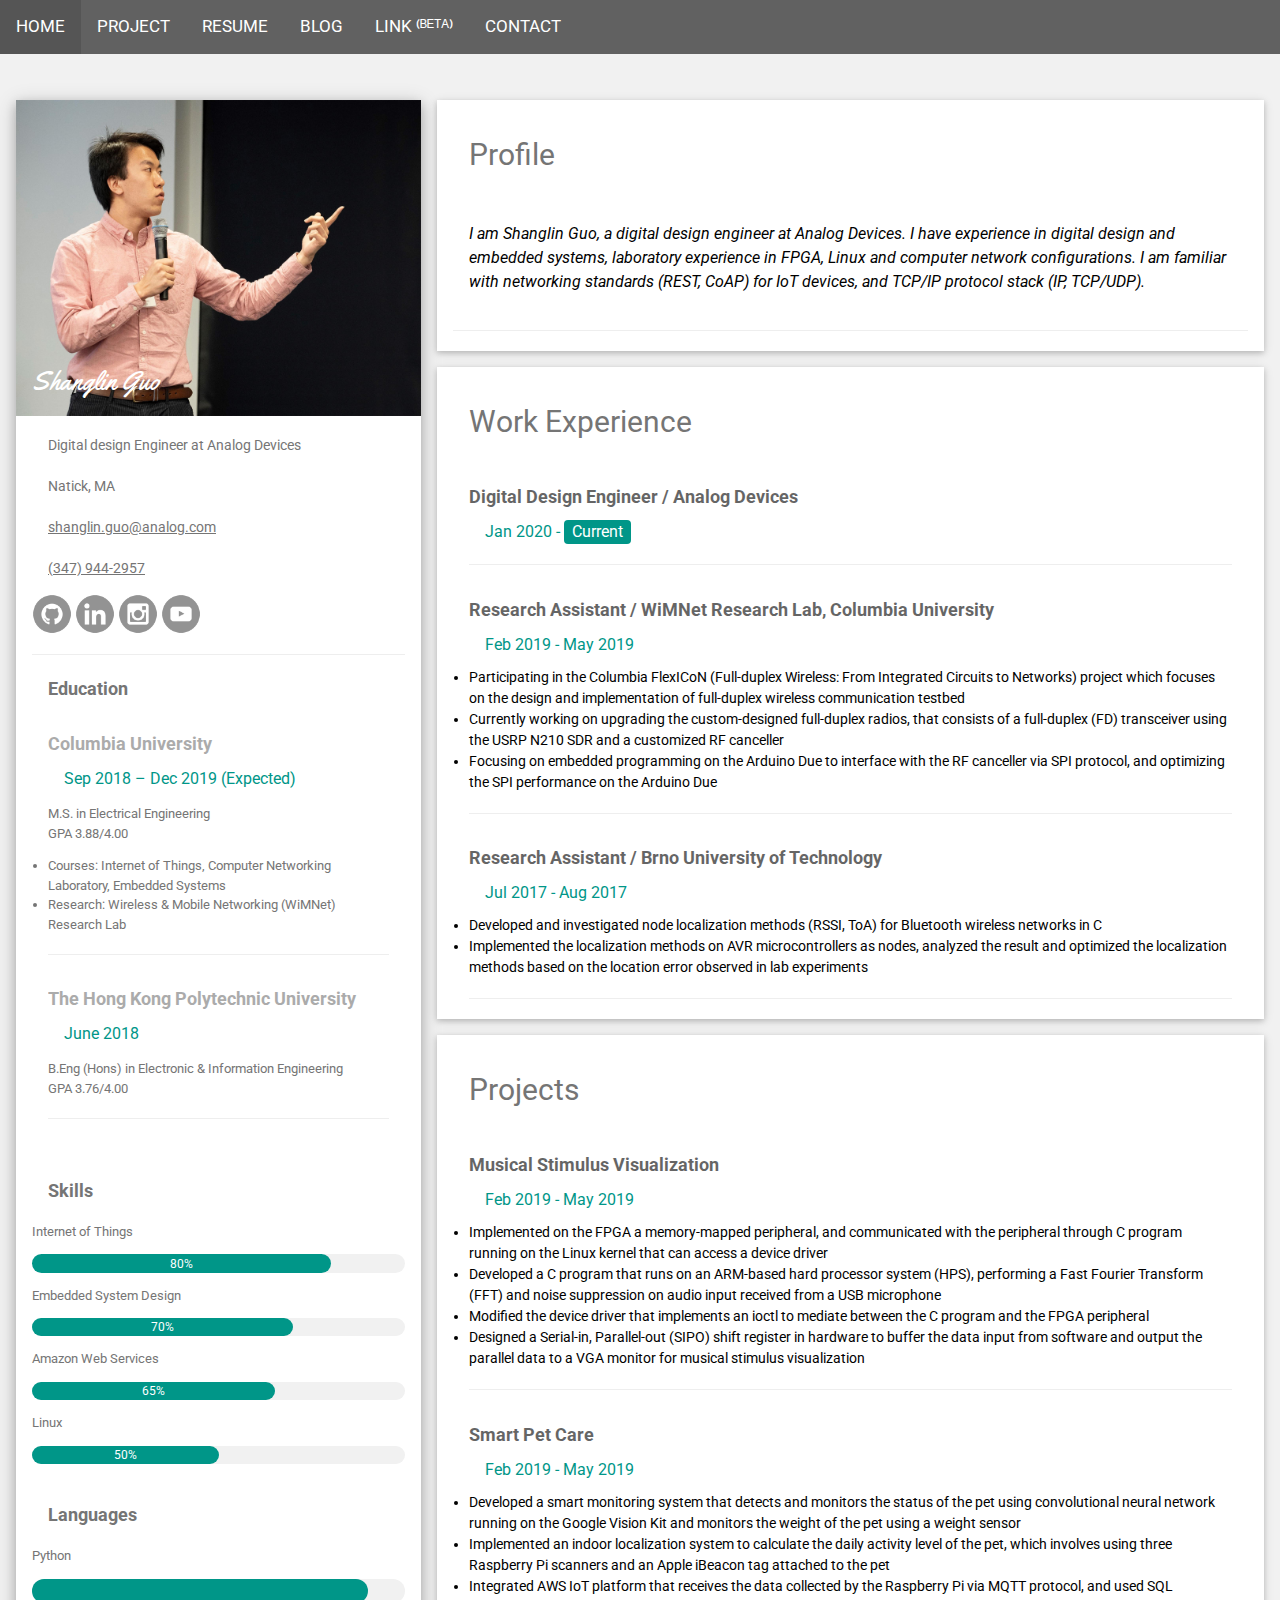
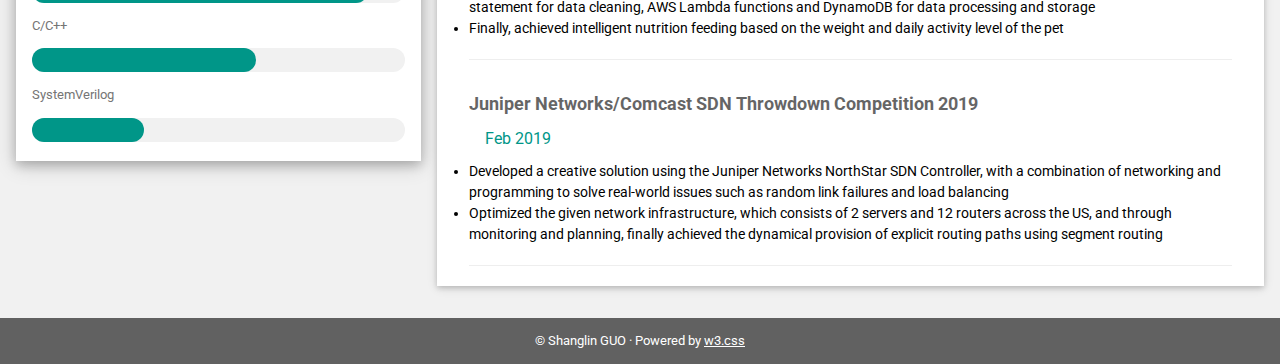
==== commit 53e5501c: "Update index.html" ====
--- a/index.html
+++ b/index.html
@@ -11,6 +11,14 @@
 <link rel="stylesheet" href="https://use.fontawesome.com/releases/v5.8.2/css/all.css" integrity="sha384-oS3vJWv+0UjzBfQzYUhtDYW+Pj2yciDJxpsK1OYPAYjqT085Qq/1cq5FLXAZQ7Ay" crossorigin="anonymous">
 <link rel="stylesheet" href="https://fonts.googleapis.com/css?family=Yellowtail">
 <script type="text/javascript" src="script.js"></script>
+<!-- Global site tag (gtag.js) - Google Analytics -->
+<script async src="https://www.googletagmanager.com/gtag/js?id=UA-140888272-1"></script>
+<script>
+  window.dataLayer = window.dataLayer || [];
+  function gtag(){dataLayer.push(arguments);}
+  gtag('js', new Date());
+  gtag('config', 'UA-140888272-1');
+</script>
 <style>
 html,body,h1,h2,h3,h4,h5,h6 {font-family: "Roboto", sans-serif}
 </style>
@@ -67,9 +75,9 @@
         </div>
 
         <div class="w3-container">
-          <p style="font-size: 14px"><i class="fas fa-briefcase fa-fw w3-margin-right w3-large w3-text-grey"></i>MS student at Columbia University </p>
-          <p style="font-size: 14px"><i class="fas fa-home fa-fw w3-margin-right w3-large w3-text-grey"></i>New York, NY</p>
-          <p style="font-size: 14px"><i class="fas fa-envelope fa-fw w3-margin-right w3-large w3-text-grey"></i><a href="mailto:sg3640@columbia.edu">sg3640@columbia.edu</a></p>
+          <p style="font-size: 14px"><i class="fas fa-briefcase fa-fw w3-margin-right w3-large w3-text-grey"></i>Digital design Engineer at Analog Devices</p>
+          <p style="font-size: 14px"><i class="fas fa-home fa-fw w3-margin-right w3-large w3-text-grey"></i>Natick, MA</p>
+          <p style="font-size: 14px"><i class="fas fa-envelope fa-fw w3-margin-right w3-large w3-text-grey"></i><a href="mailto:shanglin.guo@analog.com">shanglin.guo@analog.com</a></p>
           <p style="font-size: 14px"><i class="fas fa-phone fa-fw w3-margin-right w3-large w3-text-grey"></i><a href="tel:+13479442957">(347) 944-2957</a></p>
           <a href="https://github.com/guoshanglin"><img class="social" src='Social Media Icons/PNG/Circle Grey/Github.png' width="40" height="40"/></a></li>
           <a href="https://www.linkedin.com/in/shanglin-guo/"><img class="social" src='Social Media Icons/PNG/Circle Grey/Linkedin.png' width="40" height="40"/></a></li>
@@ -150,7 +158,7 @@
         <h2 class="w3-text-grey w3-padding-16"><i class="fas fa-address-card fa-fw w3-margin-right w3-xxlarge w3-text-teal"></i>Profile</h2>
         <div class="w3-container" style="font-size: 16px">
         <p><i>
-          I am Shanglin Guo, an MS Electrical Engineering student at Columbia University. I have extensive experience in IoT and embedded systems, 
+          I am Shanglin Guo, a digital design engineer at Analog Devices. I have experience in digital design and embedded systems, 
           laboratory experience in FPGA, Linux and computer network configurations. I am familiar with networking standards (REST, CoAP) for IoT devices, 
           and TCP/IP protocol stack (IP, TCP/UDP).     
         </i></p>
@@ -161,8 +169,15 @@
       <div class="w3-container w3-card w3-white w3-margin-bottom">
           <h2 class="w3-text-grey w3-padding-16"><i class="fas fa-suitcase fa-fw w3-margin-right w3-xxlarge w3-text-teal"></i>Work Experience</h2>
           <div class="w3-container">
+            <h5 class="w3-opacity"><b>Digital Design Engineer / Analog Devices</b></h5>
+            <h6 class="w3-text-teal"><i class="fas fa-calendar fa-fw w3-margin-right"></i>Jan 2020 - <span class="w3-tag w3-teal w3-round">Current</span></h6>
+            <div style="font-size: 14px">
+            </div>
+            <hr>
+          </div>
+          <div class="w3-container">
             <h5 class="w3-opacity"><b>Research Assistant / WiMNet Research Lab, Columbia University</b></h5>
-            <h6 class="w3-text-teal"><i class="fas fa-calendar fa-fw w3-margin-right"></i>Feb 2019 - <span class="w3-tag w3-teal w3-round">Current</span></h6>
+            <h6 class="w3-text-teal"><i class="fas fa-calendar fa-fw w3-margin-right"></i>Feb 2019 - May 2019</h6>
             <div style="font-size: 14px">
               <li>Participating in the Columbia FlexICoN (Full-duplex Wireless: From Integrated Circuits to Networks) project which focuses on the design and implementation of full-duplex wireless communication testbed</li>
               <li>Currently working on upgrading the custom-designed full-duplex radios, that consists of a full-duplex (FD) transceiver using the USRP N210 SDR and a customized RF canceller</li>
@@ -231,4 +246,4 @@
 </footer>
 
 </body>
-</html>+</html>
